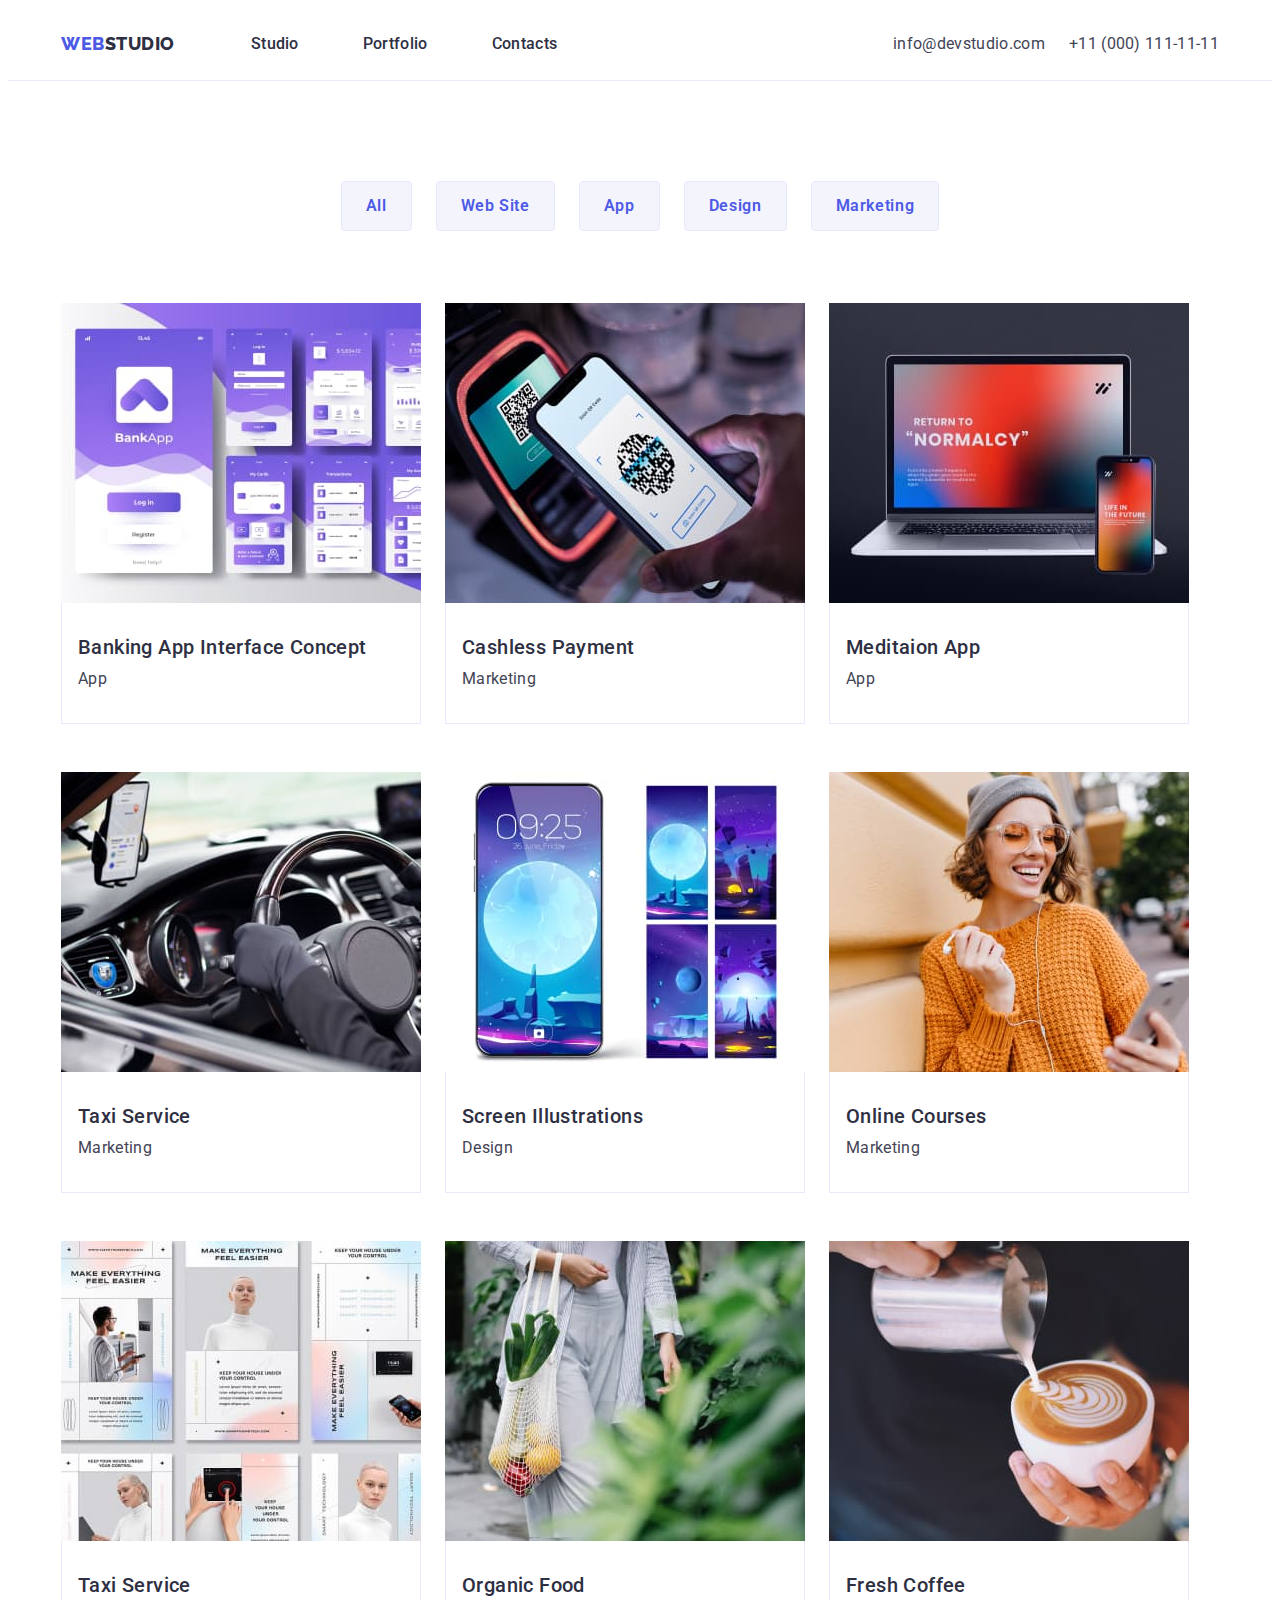
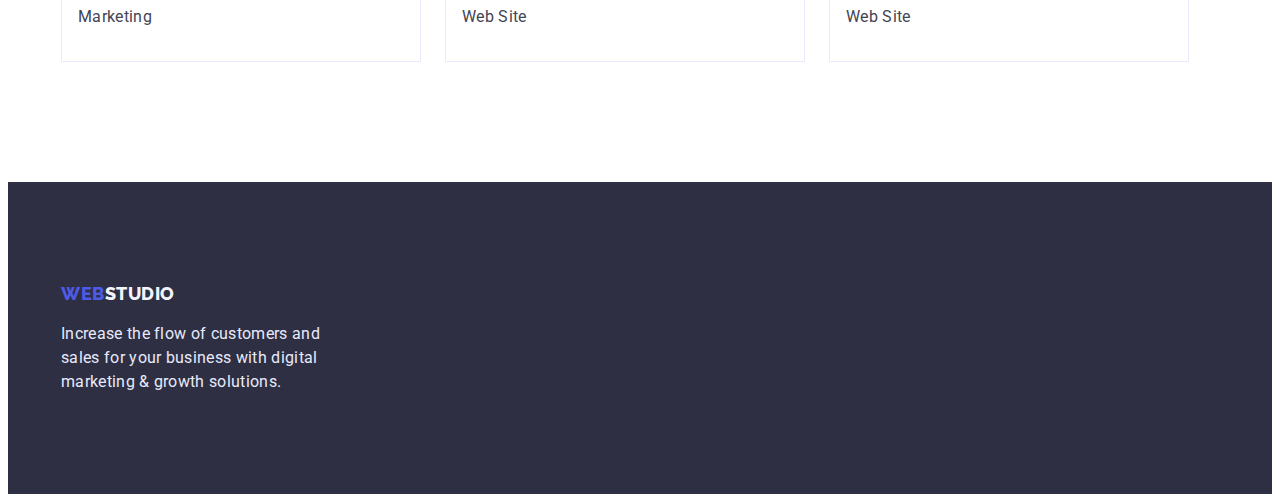
==== portfolio.html @ 0aedfd36 "Start" ====
<!DOCTYPE html>
<html lang="eng">
<head>
	<meta charset="UTF-8">
	<meta http-equiv="X-UA-Compatible" content="IE=edge">
	<meta name="viewport" content="width=device-width, initial-scale=1.0">
	<title>Portfolio</title>
	<link rel="preconnect" href="https://fonts.googleapis.com">
	<link rel="preconnect" href="https://fonts.gstatic.com" crossorigin>
	<link href="https://fonts.googleapis.com/css2?family=Raleway:wght@800&family=Roboto:wght@400;500;700;900&display=swap" rel="stylesheet">
	<link rel="stylesheet" href="https://cdnjs.cloudflare.com/ajax/libs/modern-normalize/1.1.0/modern-normalize.min.css"
		integrity="sha512-wpPYUAdjBVSE4KJnH1VR1HeZfpl1ub8YT/NKx4PuQ5NmX2tKuGu6U/JRp5y+Y8XG2tV+wKQpNHVUX03MfMFn9Q=="
		crossorigin="anonymous" referrerpolicy="no-referrer" />
	<link rel="stylesheet" href="./css/styles.css">
</head>
<body>
	<header class="header">
		<div class="container container-header">
			<nav class="nav-menu">
				<a href="./index.html" class="logo link"><span class="accent">Web</span>Studio</a>
				<ul class="menu list">
					<li class="menu-item"><a href="./index.html" class="menu-item-link link">Studio</a></li>
					<li class="menu-item"><a href="./portfolio.html" class="menu-item-link link">Portfolio</a></li>
					<li class="menu-item"><a href="#" class="menu-item-link link">Contacts</a></li>
				</ul>
			</nav>
			<address class="address">
				<ul class="contact list">
					<li class="contact-item"><a class="contact-item-link link" href="mailto:info@devstudio.com">info@devstudio.com</a></li>
					<li class="contact-item"><a class="contact-item-link link" href="tel:+110001111111">+11 (000) 111-11-11</a></li>
				</ul>
			</address>
		</div>
	</header>
	<main>
		<section class="breadcrumbs">
			<div class="container">
					<ul class="breadcrumbs-list list">
						<li class="breadcrumbs-list-item"><button class="breadcrumbs-btn" type="button">All</button></li>
						<li class="breadcrumbs-list-item"><button class="breadcrumbs-btn" type="button">Web Site</button></li>
						<li class="breadcrumbs-list-item"><button class="breadcrumbs-btn" type="button">App</button></li>
						<li class="breadcrumbs-list-item"><button class="breadcrumbs-btn" type="button">Design</button></li>
						<li class="breadcrumbs-list-item"><button class="breadcrumbs-btn" type="button">Marketing</button></li>
					</ul>
					<ul class="list wrap">
						<li class="picture picture-width">
							<img src="./images/img1.jpg" alt="app" class="img" width="360" height="300" />
							<div class="breadcrumbs-text breadcrumbs-border">
							<h3 class="list-title">Banking App Interface Concept</h3>
							<p class="text">App</p>
							</div>
						</li>
						<li class="picture picture-width">
							<img src="./images/img2.jpg" alt="marketing" class="img" width="360" height="300" />
							<div class="breadcrumbs-text breadcrumbs-border">
							<h3 class="list-title">Cashless Payment</h3>
							<p class="text">Marketing</p>
							</div>
						</li>
						<li class="picture picture-width">
							<img src="./images/img3.jpg" alt="app" class="img" width="360" height="300" />
							<div class="breadcrumbs-text breadcrumbs-border">
							<h3 class="list-title">Meditaion App</h3>
							<p class="text">App</p>
							</div>
						</li>
						<li class="picture picture-width">
							<img src="./images/img4.jpg" alt="marketing" class="img" width="360" height="300" />
							<div class="breadcrumbs-text breadcrumbs-border">
							<h3 class="list-title">Taxi Service</h3>
							<p class="text">Marketing</p>
							</div>
						</li>
						<li class="picture picture-width">
							<img src="./images/img5.jpg" alt="design" class="img" width="360" height="300" />
							<div class="breadcrumbs-text breadcrumbs-border">
							<h3 class="list-title">Screen Illustrations</h3>
							<p class="text">Design</p>
							</div>
						</li>
						<li class="picture picture-width">
							<img src="./images/img6.jpg" alt="marketing" class="img" width="360" height="300" />
							<div class="breadcrumbs-text breadcrumbs-border">
							<h3 class="list-title">Online Courses</h3>
							<p class="text">Marketing</p>
							</div>
						</li>
					<li class="picture picture-width">
						<img src="./images/img7.jpg" alt="design" class="img" width="360" height="300" />
						<div class="breadcrumbs-text breadcrumbs-border">
						<h3 class="list-title">Taxi Service</h3>
						<p class="text">Marketing</p>
						</div>
					</li>
					<li class="picture picture-width">
						<img src="./images/img8.jpg" alt="website" class="img" width="360" height="300" />
						<div class="breadcrumbs-text breadcrumbs-border">
						<h3 class="list-title">Organic Food</h3>
						<p class="text">Web Site</p>
						</div>
					</li>
					<li class="picture picture-width">
						<img src="./images/img9.jpg" alt="website" class="img" width="360" height="300" />
						<div class="breadcrumbs-text breadcrumbs-border">
						<h3 class="list-title">Fresh Coffee</h3>
						<p class="text">Web Site</p>
						</div>
					</li>
				</ul>
			</div>
		</section>
	</main>
	<footer class="footer">
		<div class="container">
			<a href="./" class="logo link"><span class="accent">Web</span><span class="accent-light">Studio</span></a>
			<p class="text footer-text">Increase the flow of customers and
				sales for your business with digital
				marketing & growth solutions.</p>
		</div>
	</footer>
	</body>
	</html>
---- css/styles.css ----
/* --Utility-- */
:root {
	--main-dark-color: #2E2F42;
	--main-light-color: #F4F4FD;
	--hover-color: #404bbf;
}

body {
	font-family: "Roboto", sans-serif;
	letter-spacing: 0.02em;
	color: #434455;
}

h1,
h2,
h3,
h4,
p {
	margin: 0;
}

ul,
ol {
	margin: 0;
	padding-left: 0;
}

button {
	cursor: pointer;
}

.list {
	list-style: none;
	display: flex;
	column-gap: 24px;
}

.link {
	text-decoration: none;
}

.address {
	margin-left: auto;
}

.visually-hidden {
	position: absolute;
	white-space: nowrap;
	width: 1px;
	height: 1px;
	overflow: hidden;
	border: 0;
	padding: 0;
	clip: rect(0 0 0 0);
	clip-path: inset(50%);
	margin: -1px;
}

.section-img {
	padding-bottom: 120px;
}
.section {
	padding-top: 120px;
	padding-bottom: 120px;
}

.img {
	display: block;
	height: auto;
}

.container {
	max-width: 1158px;
	margin: 0 auto;
	padding: 0 15px;
}

.wrap {
	flex-wrap: wrap;
	margin-top: 72px;
	row-gap: 48px;
}

/* --Logo-- */

.logo {
	font-family: 'Raleway';
	font-weight: 800;
	font-size: 18px;
	line-height: calc(24 / 18);
	align-items: center;
	letter-spacing: 0.03em;
	text-transform: uppercase;
	color: var(--main-dark-color);
}

.accent {
	color: #4D5AE5;
}
.accent-light {
	color: var(--main-light-color);
}

/* --Nav-- */

.header {
	border-bottom: 1px solid #E7E9FC;
	padding: 24px 0;
}
.container-header {
	display: flex;
	align-items: center;
	justify-content: space-between;
}

.nav-menu {
	display: flex;
}

.menu {
	margin-left: 76px;
	display: flex;
}

.menu-item:not(:first-child) {
	margin-left: 40px;
}

.menu-item-link {
	font-style: normal;
	font-weight: 500;
	font-size: 16px;
	line-height: calc(24 / 16);
	letter-spacing: 0.02em;
	color: var(--main-dark-color)
}
.menu-item-link:is(:focus,:hover) {
	color: var(--hover-color)
}

.contact-item-link {
	font-style: normal;
	font-weight: 400;
	font-size: 16px;
	line-height: calc(24 / 16);
	letter-spacing: 0.02em;
	color: #434455;
}

.contact-item-link:is(:focus,:hover) {
	color:var(--hover-color);
}

/* --Hero-- */

.hero {
	background-color: var(--main-dark-color);
	padding-top: 188px;
	padding-bottom: 188px;
}

.hero-title {
	font-weight: 600;
	font-size: 56px;
	line-height: calc(60 / 56);
	text-align: center;
	color: #ffffff;
	max-width: 490px;
	margin: 0 auto 48px auto;
}

.hero-btn-center {
	text-align: center;
}

.hero-btn {
	font-family: inherit;
	background-color: #4d5ae5;
	font-weight: 500;
	font-size: 16px;
	line-height: calc(19 / 16);
	letter-spacing: 0.04em;
	color: #ffffff;
	border-radius: 4px;
	padding: 16px 32px;
	min-width: 180px;
}
.hero-btn:is(:focus,:hover) {
	color: #ffffff;
	background-color: var(--hover-color);
}

/* --Main Text-- */

.list-title {
	font-style: normal;
	font-weight: 500;
	font-size: 20px;
	line-height: calc(24 / 20);
	letter-spacing: 0.02em;
	color: var(--main-dark-color);
	margin-bottom: 8px;
}

.text {
	font-size: 16px;
	line-height: calc(24 / 16);
	width: 264px;
}

.title {
	font-weight: 600;
	font-size: 36px;
	line-height: calc(40 / 36);
	letter-spacing: 0.02em;
	text-align: center;
	text-transform: capitalize;
	color: var(--main-dark-color);
	margin-bottom: 72px;
}

/* --Team-- */

.team-list {
	background-color: var(--main-light-color);
}

.team-item {
	flex-basis: calc((100% - 72px) / 4);
}

.team {
	background-color: #fff;
	box-shadow: 0px 1px 6px rgba(46, 47, 66, 0.08),
		0px 1px 1px rgba(46, 47, 66, 0.16), 0px 2px 1px rgba(46, 47, 66, 0.08);
	border-radius: 0px 0px 4px 4px;
}

.team-text {
	padding-top: 32px;
	padding-bottom: 32px;
	text-align: center;
}

/* --breadcrumbs-- */

.breadcrumbs {
	padding-top: 100px;
	padding-bottom: 120px;
}

.breadcrumbs-text {
	padding-left: 16px;
	padding-top: 32px;
	padding-bottom: 32px;
}

.breadcrumbs-list {
	justify-content: center;
}

.breadcrumbs-btn {
	font-family: inherit;
	font-weight: 600;
	font-size: 16px;
	line-height: calc(24 / 16);
	text-align: center;
	letter-spacing: 0.04em;
	color: #4d5ae5;
	background-color: var(--main-light-color);
	border: 1px solid #e7e9fc;
	border-radius: 4px;
	padding: 12px 24px;
}

.breadcrumbs-btn:is(:focus, :hover) {
	background-color: var(--hover-color);
	color: #ffffff;
}

.breadcrumbs-border {
	border-bottom: 1px solid #E7E9FC;
	border-left: 1px solid #E7E9FC;
	border-right: 1px solid #E7E9FC;
}

/* --picture-- */

/* .picture {

}

.picture-width {

} */

/* --Footer-- */

.footer {
	background-color: var(--main-dark-color);
	padding: 100px 0;
}

.footer-text {
	color: #e7e9fc;
	margin-top: 16px;
	width: 264px;
}
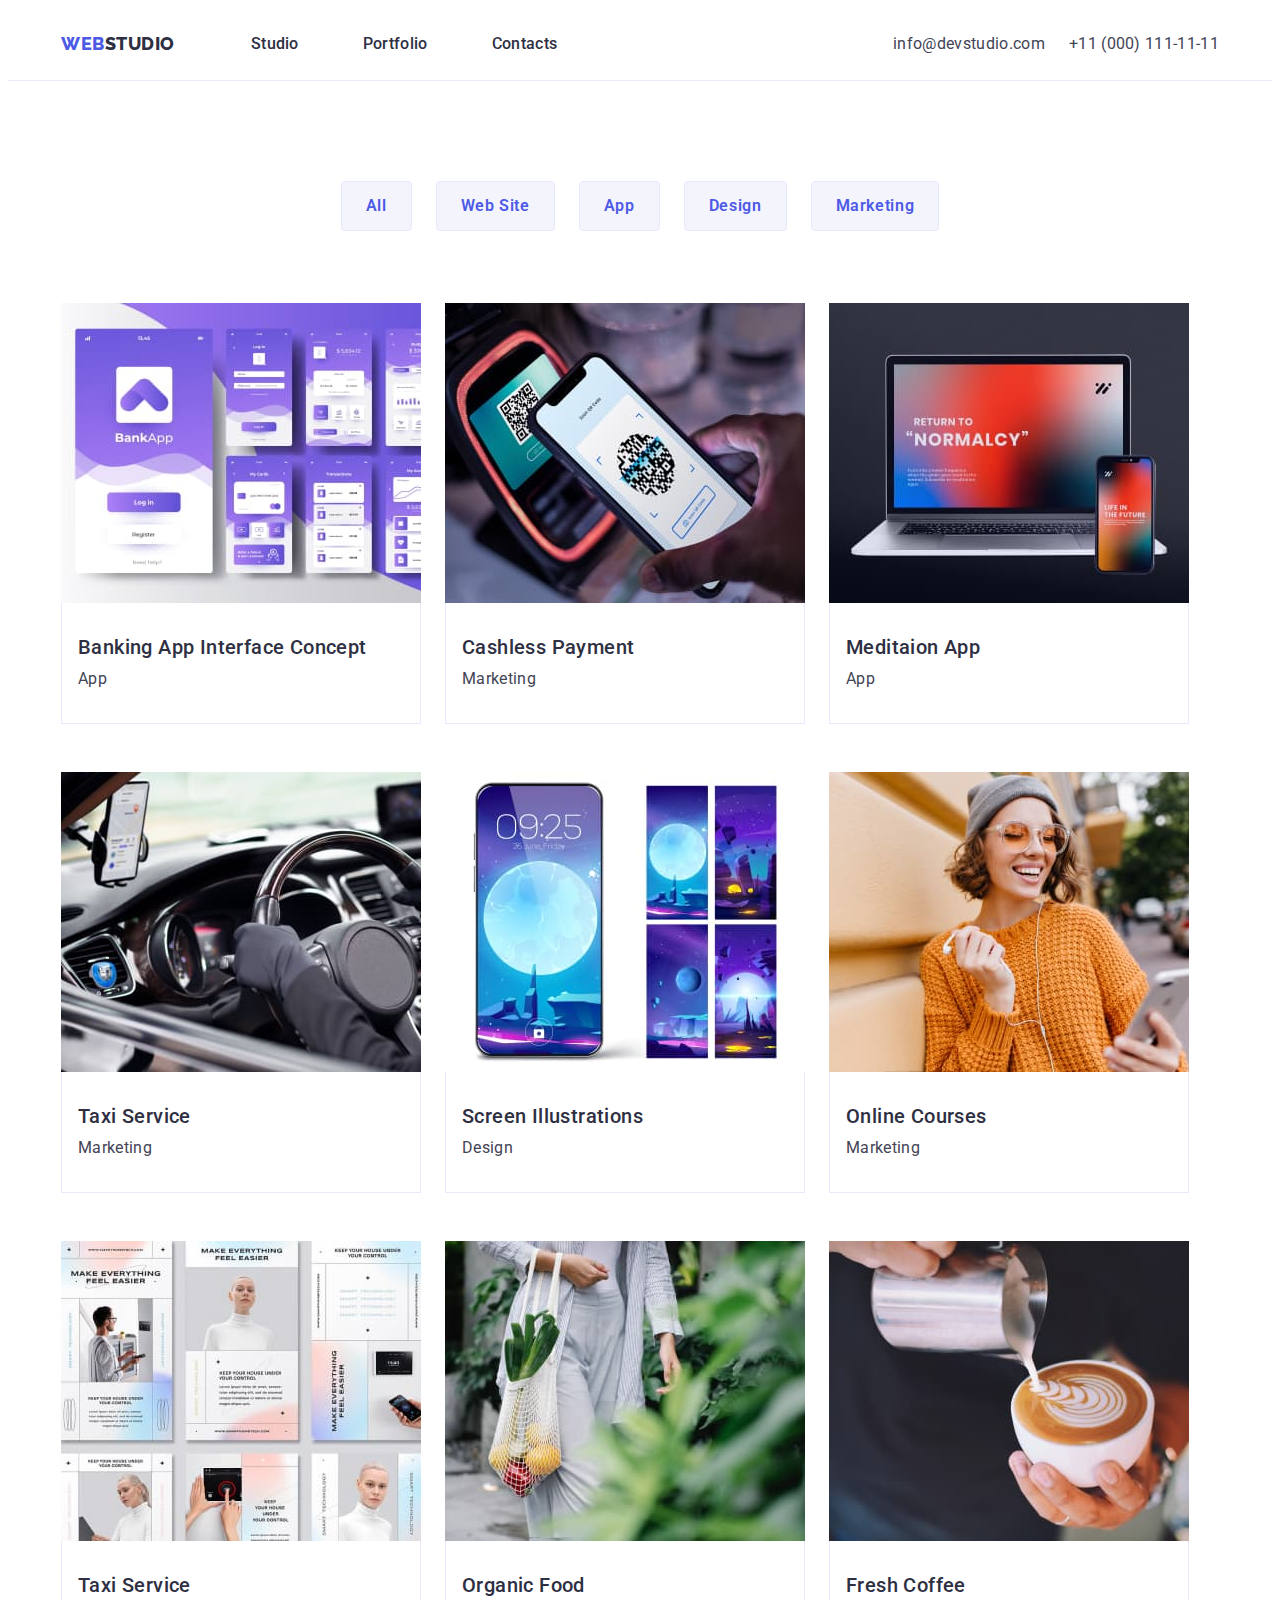
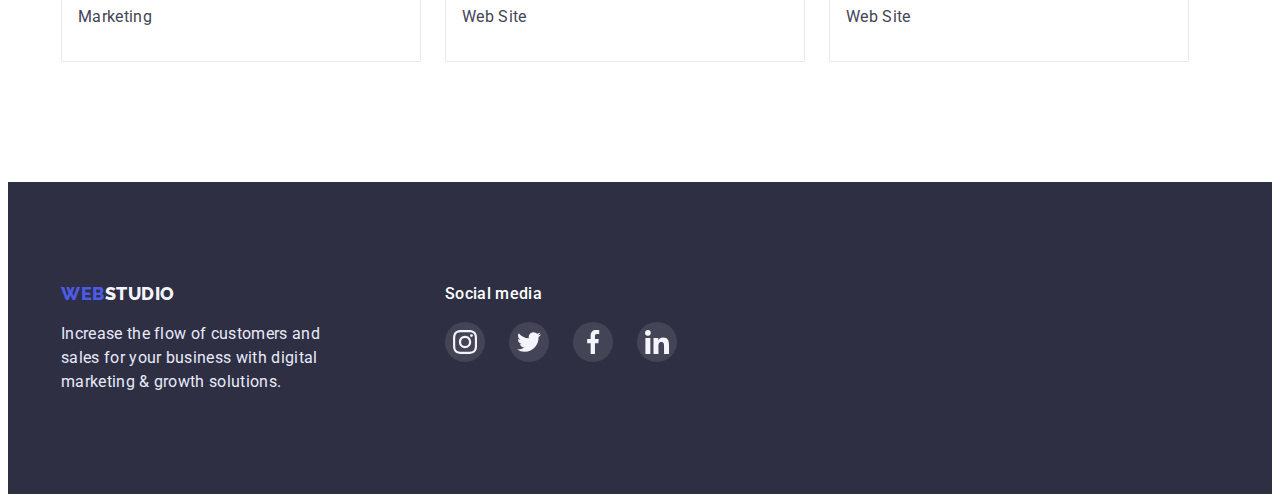
==== commit e2d6d5d4: "Footer" ====
--- a/portfolio.html
+++ b/portfolio.html
@@ -111,11 +111,46 @@
 		</section>
 	</main>
 	<footer class="footer">
-		<div class="container">
-			<a href="./" class="logo link"><span class="accent">Web</span><span class="accent-light">Studio</span></a>
-			<p class="text footer-text">Increase the flow of customers and
-				sales for your business with digital
-				marketing & growth solutions.</p>
+		<div class="container footer-container">
+			<div>
+				<a href="./" class="logo link"><span class="accent">Web</span><span class="accent-light">Studio</span></a>
+				<p class="text footer-text">Increase the flow of customers and
+					sales for your business with digital
+					marketing & growth solutions.</p>
+			</div>
+			<div class="soc-media">
+				<p class="media">Social media</p>
+				<ul class="list">
+					<li>
+						<a href="" class="soc-link">
+							<svg class="soc-icon" width="24" height="24">
+								<use href="./images/icons.svg#icon-instagram"></use>
+							</svg>
+						</a>
+					</li>
+					<li>
+						<a href="" class="soc-link">
+							<svg class="soc-icon" width="24" height="24">
+								<use href="./images/icons.svg#icon-twitter"></use>
+							</svg>
+						</a>
+					</li>
+					<li>
+						<a href="" class="soc-link">
+							<svg class="soc-icon" width="24" height="24">
+								<use href="./images/icons.svg#icon-facebook"></use>
+							</svg>
+						</a>
+					</li>
+					<li>
+						<a href="" class="soc-link">
+							<svg class="soc-icon" width="24" height="24">
+								<use href="./images/icons.svg#icon-linkedin"></use>
+							</svg>
+						</a>
+					</li>
+				</ul>
+			</div>
 		</div>
 	</footer>
 	</body>
--- a/css/styles.css
+++ b/css/styles.css
@@ -3,6 +3,7 @@
 	--main-dark-color: #2E2F42;
 	--main-light-color: #F4F4FD;
 	--hover-color: #404bbf;
+	--social: #4D5AE5;
 }
 
 body {
@@ -154,7 +155,14 @@
 /* --Hero-- */
 
 .hero {
-	background-color: var(--main-dark-color);
+	background-color: #2E2F42;
+	background-image: linear-gradient(
+		rgba(46, 47, 66, 0.7), 
+		rgba(46, 47, 66, 0.7)), 
+		url(../images/hero-bg.jpg);
+	background-repeat: no-repeat;
+	background-position: center;
+	background-size: 1440px, 1440px, cover;
 	padding-top: 188px;
 	padding-bottom: 188px;
 }
@@ -240,6 +248,56 @@
 	padding-top: 32px;
 	padding-bottom: 32px;
 	text-align: center;
+}
+
+.team-soc-list {
+	display: flex;
+	justify-content: center;
+	gap: 24px;
+}
+
+.team-soc-item {
+	width: 40px;
+	height: 40px;
+}
+
+.team-soc-link {
+	width: 100%;
+	height: 100%;
+	display: flex;
+	border-radius: 50%;
+	margin-top: 8px;
+	background-color: var(--social);
+	align-items: center;
+	justify-content: center;
+}
+.team-soc-link:is(:focus, :hover) {
+	background-color: var(--hover-color);
+}
+
+/* --customers-- */
+
+.customers-list {
+	margin: 0 auto;
+}
+
+.customers-link {
+	display: flex;
+	justify-content: center;
+	align-items: center;
+	border: 1px solid #8e8f99;
+	fill: #8e8f99;
+	border-radius: 4px;
+	width: 168px;
+	height: 88px;
+}
+
+.customers-link:is(:focus, :hover) {
+	border-color: var(--hover-color);
+}
+
+.customers-icon:is(:focus, :hover) svg {
+	fill: var(--hover-color);
 }
 
 /* --breadcrumbs-- */
@@ -301,8 +359,39 @@
 	padding: 100px 0;
 }
 
+.footer-container {
+	display: flex;
+}
+
 .footer-text {
 	color: #e7e9fc;
 	margin-top: 16px;
 	width: 264px;
+}
+
+.soc-media {
+	margin-left: 120px;
+}
+
+.media {
+	color: #ffffff;
+	margin-bottom: 16px;
+	font-weight: 500;
+	font-size: 16px;
+	line-height: 24px;
+}
+
+.soc-link {
+	display: flex;
+	justify-content: center;
+	align-items: center;
+	fill: var(--main-light-color);
+	background-color: rgba(255, 255, 255, 0.1);
+	border-radius: 50%;
+	height: 40px;
+	width: 40px;
+}
+
+.soc-link:is(:focus, :hover) {
+	background-color: #31d0aa;
 }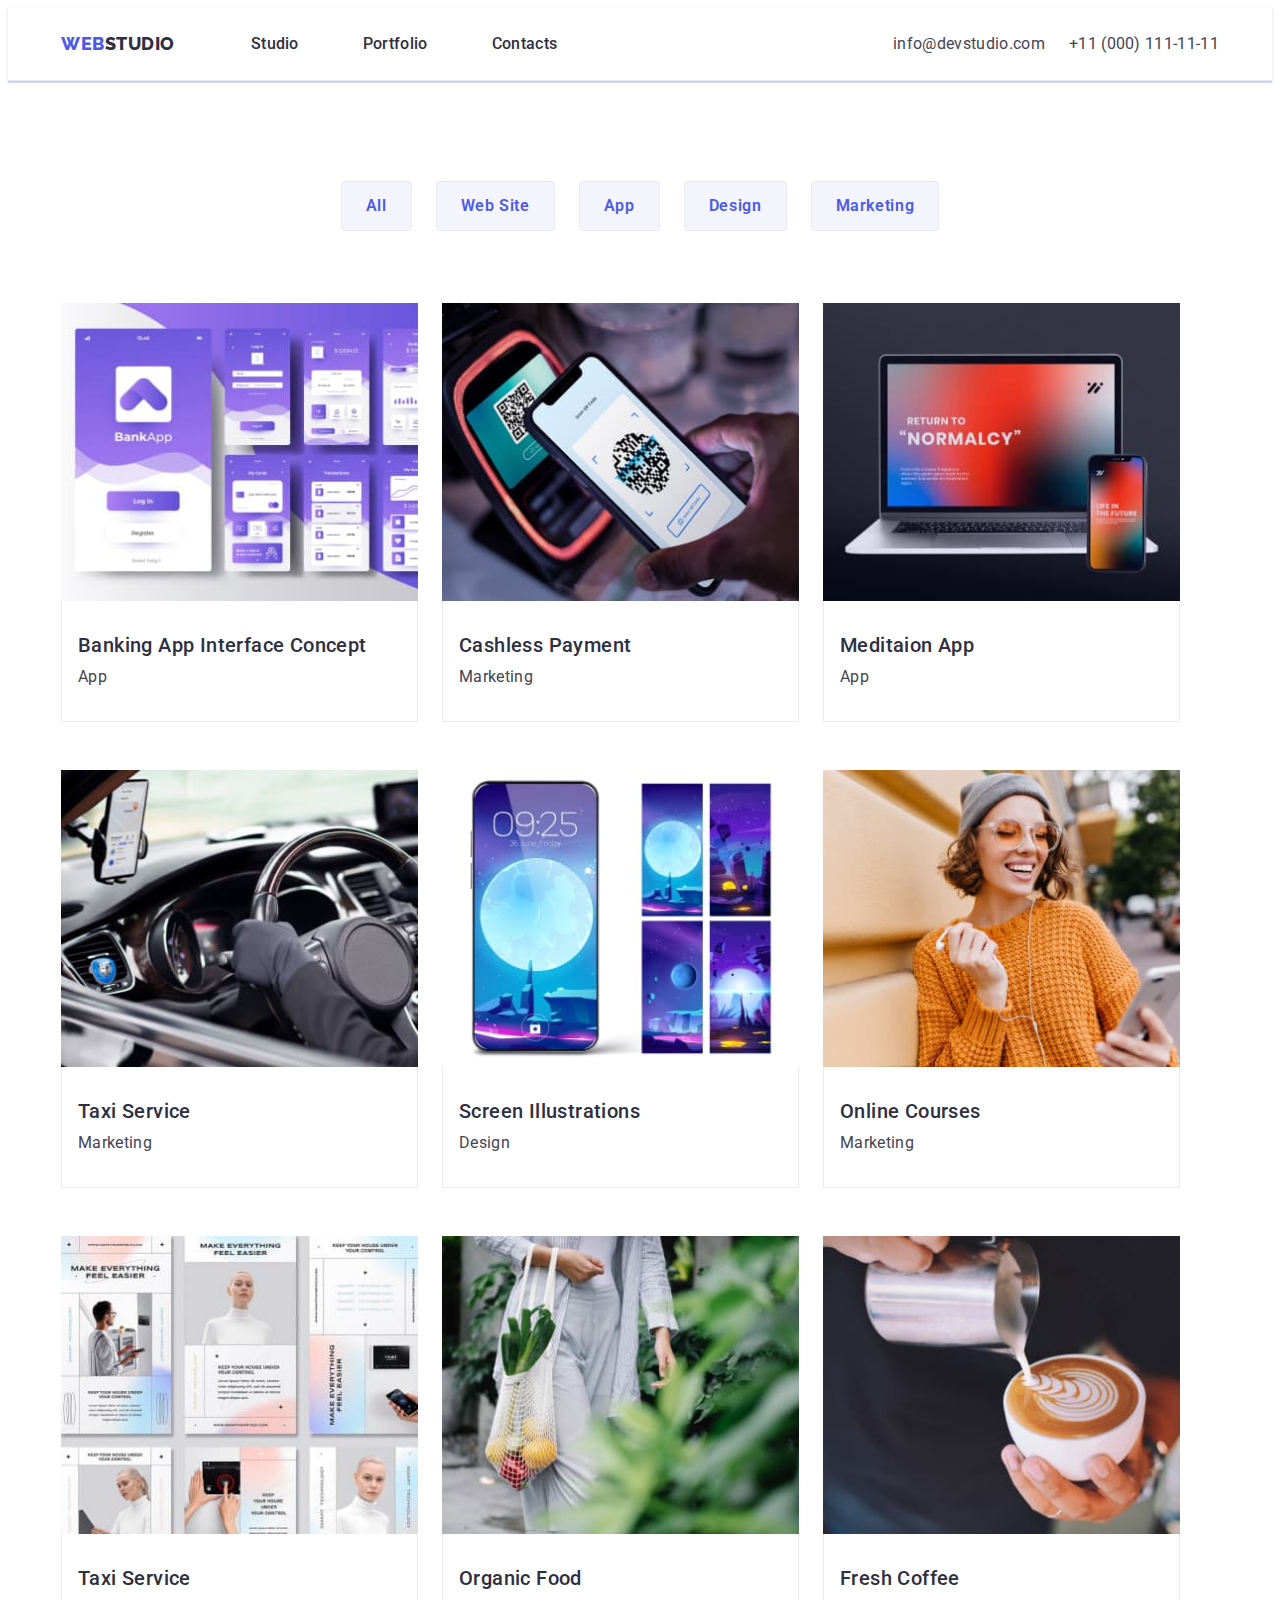
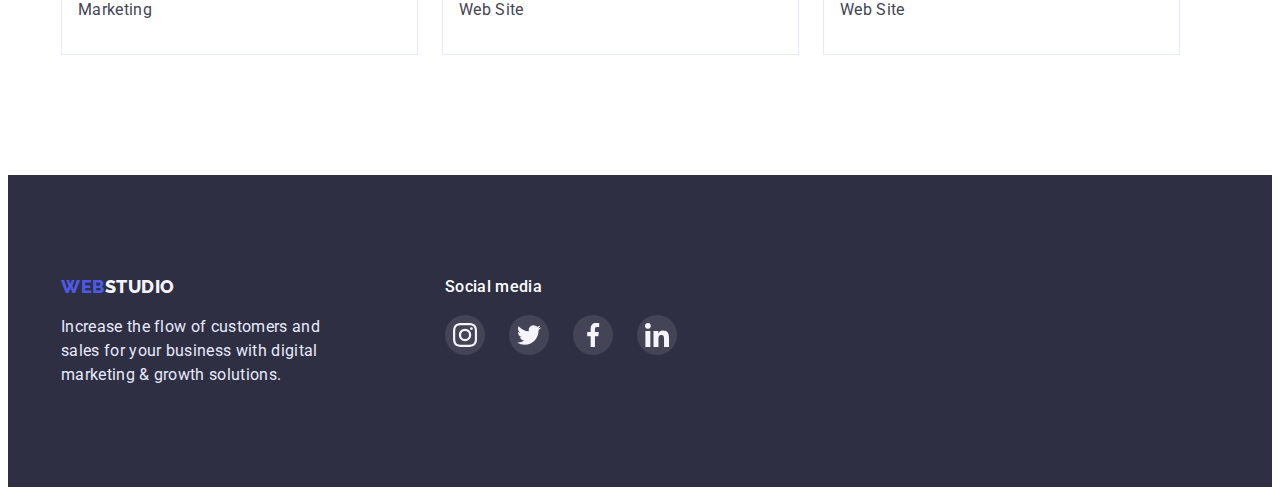
==== commit 9b4291b3: "Portfolio + astronaut" ====
--- a/portfolio.html
+++ b/portfolio.html
@@ -43,64 +43,64 @@
 						<li class="breadcrumbs-list-item"><button class="breadcrumbs-btn" type="button">Marketing</button></li>
 					</ul>
 					<ul class="list wrap">
-						<li class="picture picture-width">
-							<img src="./images/img1.jpg" alt="app" class="img" width="360" height="300" />
+						<li class="picture">
+							<img src="./images/img1.jpg" alt="app" class="img" width="357" height="300" />
 							<div class="breadcrumbs-text breadcrumbs-border">
 							<h3 class="list-title">Banking App Interface Concept</h3>
 							<p class="text">App</p>
 							</div>
 						</li>
-						<li class="picture picture-width">
-							<img src="./images/img2.jpg" alt="marketing" class="img" width="360" height="300" />
+						<li class="picture">
+							<img src="./images/img2.jpg" alt="marketing" class="img" width="357" height="300" />
 							<div class="breadcrumbs-text breadcrumbs-border">
 							<h3 class="list-title">Cashless Payment</h3>
 							<p class="text">Marketing</p>
 							</div>
 						</li>
-						<li class="picture picture-width">
-							<img src="./images/img3.jpg" alt="app" class="img" width="360" height="300" />
+						<li class="picture">
+							<img src="./images/img3.jpg" alt="app" class="img" width="357" height="300" />
 							<div class="breadcrumbs-text breadcrumbs-border">
 							<h3 class="list-title">Meditaion App</h3>
 							<p class="text">App</p>
 							</div>
 						</li>
-						<li class="picture picture-width">
-							<img src="./images/img4.jpg" alt="marketing" class="img" width="360" height="300" />
+						<li class="picture">
+							<img src="./images/img4.jpg" alt="marketing" class="img" width="357" height="300" />
 							<div class="breadcrumbs-text breadcrumbs-border">
 							<h3 class="list-title">Taxi Service</h3>
 							<p class="text">Marketing</p>
 							</div>
 						</li>
-						<li class="picture picture-width">
-							<img src="./images/img5.jpg" alt="design" class="img" width="360" height="300" />
+						<li class="picture">
+							<img src="./images/img5.jpg" alt="design" class="img" width="357" height="300" />
 							<div class="breadcrumbs-text breadcrumbs-border">
 							<h3 class="list-title">Screen Illustrations</h3>
 							<p class="text">Design</p>
 							</div>
 						</li>
-						<li class="picture picture-width">
-							<img src="./images/img6.jpg" alt="marketing" class="img" width="360" height="300" />
+						<li class="picture">
+							<img src="./images/img6.jpg" alt="marketing" class="img" width="357" height="300" />
 							<div class="breadcrumbs-text breadcrumbs-border">
 							<h3 class="list-title">Online Courses</h3>
 							<p class="text">Marketing</p>
 							</div>
 						</li>
-					<li class="picture picture-width">
-						<img src="./images/img7.jpg" alt="design" class="img" width="360" height="300" />
+					<li class="picture">
+						<img src="./images/img7.jpg" alt="design" class="img" width="357" height="300" />
 						<div class="breadcrumbs-text breadcrumbs-border">
 						<h3 class="list-title">Taxi Service</h3>
 						<p class="text">Marketing</p>
 						</div>
 					</li>
-					<li class="picture picture-width">
-						<img src="./images/img8.jpg" alt="website" class="img" width="360" height="300" />
+					<li class="picture">
+						<img src="./images/img8.jpg" alt="website" class="img" width="357" height="300" />
 						<div class="breadcrumbs-text breadcrumbs-border">
 						<h3 class="list-title">Organic Food</h3>
 						<p class="text">Web Site</p>
 						</div>
 					</li>
-					<li class="picture picture-width">
-						<img src="./images/img9.jpg" alt="website" class="img" width="360" height="300" />
+					<li class="picture">
+						<img src="./images/img9.jpg" alt="website" class="img" width="357" height="300" />
 						<div class="breadcrumbs-text breadcrumbs-border">
 						<h3 class="list-title">Fresh Coffee</h3>
 						<p class="text">Web Site</p>
--- a/css/styles.css
+++ b/css/styles.css
@@ -105,13 +105,14 @@
 /* --Nav-- */
 
 .header {
-	border-bottom: 1px solid #E7E9FC;
+	border-bottom: 1px solid #e7e9fc;
 	padding: 24px 0;
-}
+	box-shadow: 0px 2px 1px rgba(46, 47, 66, 0.08),
+		0px 1px 1px rgba(46, 47, 66, 0.16), 0px 1px 6px rgba(46, 47, 66, 0.08);
+	}
 .container-header {
 	display: flex;
 	align-items: center;
-	justify-content: space-between;
 }
 
 .nav-menu {
@@ -192,13 +193,25 @@
 	border-radius: 4px;
 	padding: 16px 32px;
 	min-width: 180px;
+	border: 0;
 }
 .hero-btn:is(:focus,:hover) {
 	color: #ffffff;
 	background-color: var(--hover-color);
+	box-shadow: 0px 4px 4px rgba(0, 0, 0, 0.15);
 }
 
 /* --Main Text-- */
+
+.main-svg {
+	background-color: #f4f4fd;
+	display: flex;
+	justify-content: center;
+	align-items: center;
+	height: 112px;
+	width: 264px;
+	margin-bottom: 8px;
+}
 
 .list-title {
 	font-style: normal;
@@ -296,7 +309,7 @@
 	border-color: var(--hover-color);
 }
 
-.customers-icon:is(:focus, :hover) svg {
+.customers-link:is(:focus, :hover) .customers-icon {
 	fill: var(--hover-color);
 }
 
@@ -334,6 +347,7 @@
 .breadcrumbs-btn:is(:focus, :hover) {
 	background-color: var(--hover-color);
 	color: #ffffff;
+	box-shadow: 0px 3px 1px rgba(0, 0, 0, 0.1), 0px 2px 1px rgba(0, 0, 0, 0.08), 0px 2px 2px rgba(0, 0, 0, 0.12);
 }
 
 .breadcrumbs-border {
@@ -342,15 +356,13 @@
 	border-right: 1px solid #E7E9FC;
 }
 
+.picture:is(:focus, :hover) {
+	border: 0.5px solid #F4F4FD;
+	box-shadow: 0px 1px 6px rgba(46, 47, 66, 0.08), 0px 1px 1px rgba(46, 47, 66, 0.16), 0px 2px 1px rgba(46, 47, 66, 0.08);
+	cursor: pointer;
+}
+
 /* --picture-- */
-
-/* .picture {
-
-}
-
-.picture-width {
-
-} */
 
 /* --Footer-- */
 
